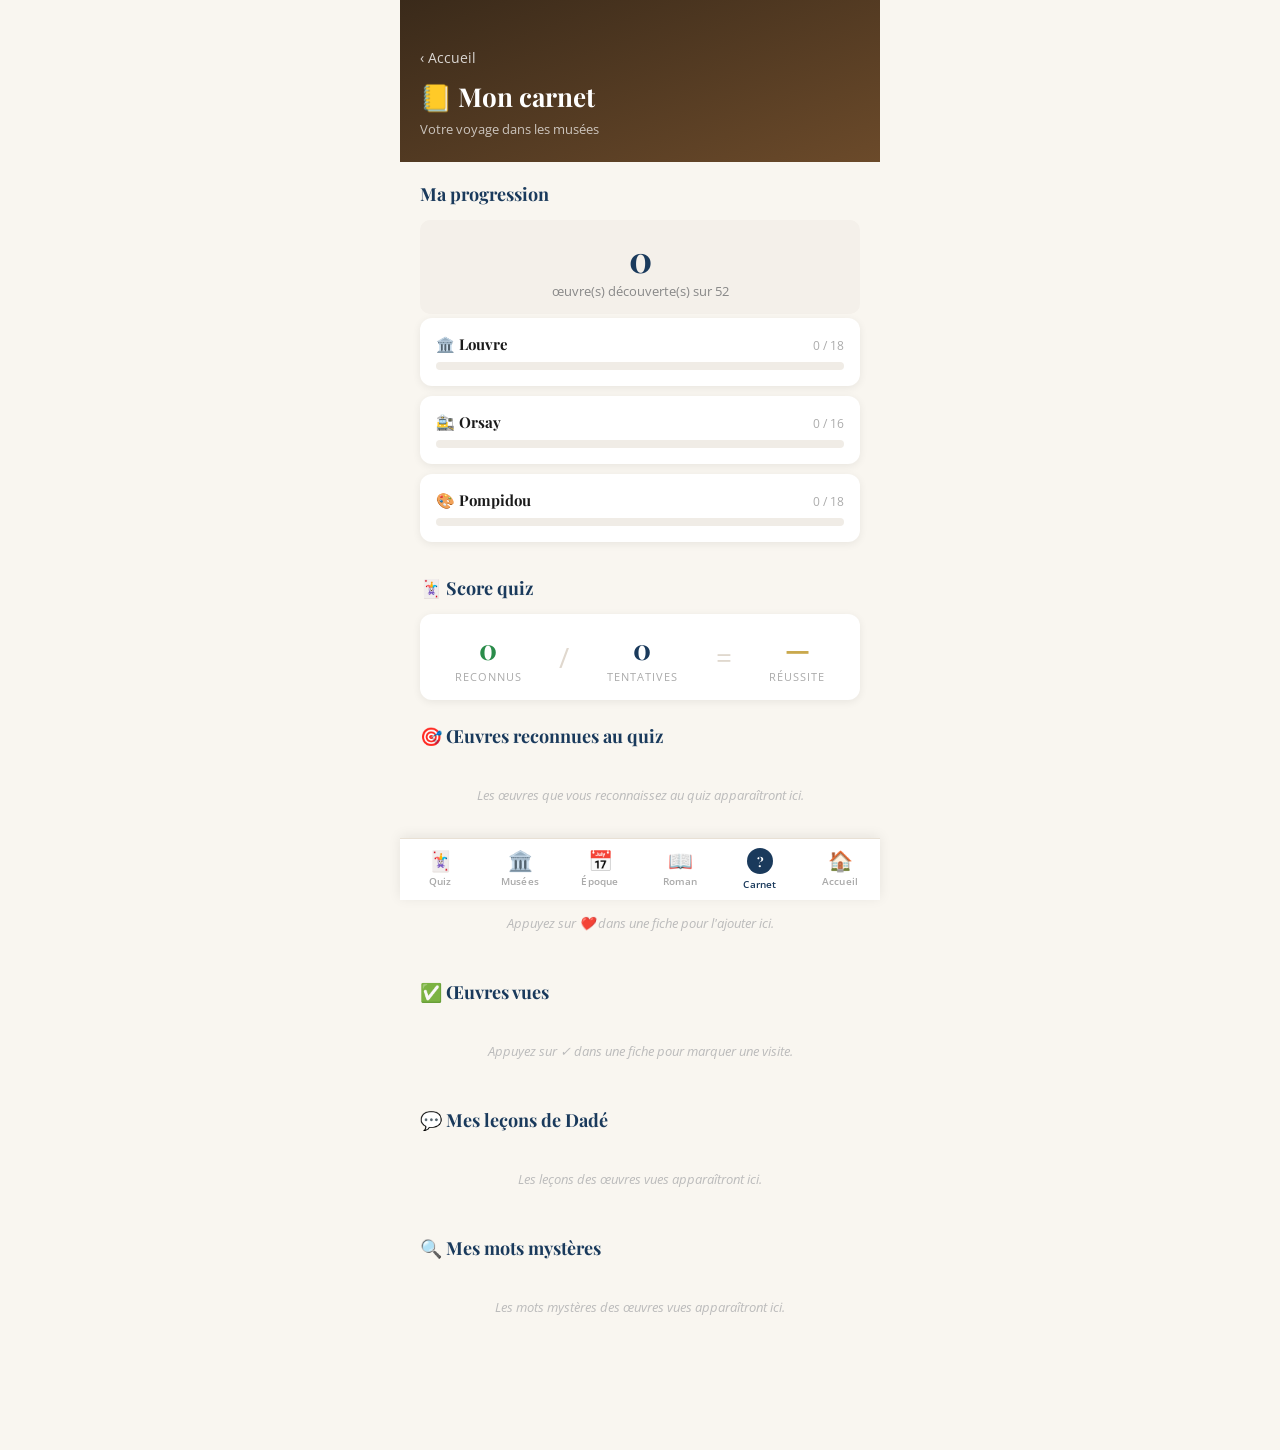
==== carnet.html @ 7e57ae1e "feat: version initiale de l'application Les Yeux de Mona - Guide de visite des 3 musées (Louvre, Ors" ====
<!DOCTYPE html>
<html lang="fr">
<head>
  <meta charset="UTF-8">
  <meta name="viewport" content="width=device-width, initial-scale=1.0">
  <title>Les Yeux de Mona — Mon carnet</title>
  <link rel="stylesheet" href="css/style.css">
  <style>
    .carnet-header {
      background: linear-gradient(160deg, #3a2a1a, #6b4a2a);
      color: white;
      padding: 48px 20px 24px;
    }
    .carnet-header h1 {
      font-family: 'Playfair Display', serif;
      font-size: 26px;
      font-weight: 700;
      margin-bottom: 6px;
    }
    .carnet-header p { font-size: 13px; opacity: 0.7; }

    /* Sections */
    .carnet-section {
      padding: 20px 20px 4px;
    }
    .carnet-section h2 {
      font-family: 'Playfair Display', serif;
      font-size: 18px;
      color: #1a3a5c;
      margin-bottom: 14px;
    }

    /* ===== PROGRESSION ===== */
    .musee-progress {
      background: white;
      border-radius: 12px;
      padding: 16px;
      margin-bottom: 10px;
      box-shadow: 0 2px 8px rgba(0,0,0,0.07);
    }
    .mp-header {
      display: flex;
      justify-content: space-between;
      align-items: baseline;
      margin-bottom: 8px;
    }
    .mp-nom {
      font-family: 'Playfair Display', serif;
      font-size: 15px;
      font-weight: 700;
      color: #1a1a1a;
    }
    .mp-count { font-size: 12px; color: #aaa; }
    .mp-bar {
      height: 8px;
      background: #f0ece6;
      border-radius: 4px;
      overflow: hidden;
    }
    .mp-fill {
      height: 100%;
      border-radius: 4px;
      transition: width 0.6s ease;
    }
    .mp-fill.louvre   { background: #1a3a5c; }
    .mp-fill.orsay    { background: #8b3a3a; }
    .mp-fill.pompidou { background: #1a6b3a; }

    .total-badge {
      background: #f4f0ea;
      border-radius: 10px;
      padding: 14px 16px;
      text-align: center;
      margin-bottom: 4px;
    }
    .total-badge .total-num {
      font-family: 'Playfair Display', serif;
      font-size: 36px;
      font-weight: 700;
      color: #1a3a5c;
    }
    .total-badge .total-label { font-size: 13px; color: #888; }

    /* ===== COUPS DE CŒUR ===== */
    .favoris-grid {
      display: grid;
      grid-template-columns: 1fr 1fr;
      gap: 10px;
    }
    .favori-card {
      background: white;
      border-radius: 10px;
      overflow: hidden;
      box-shadow: 0 2px 8px rgba(0,0,0,0.07);
      transition: transform 0.15s;
    }
    .favori-card:active { transform: scale(0.97); }
    .favori-img {
      width: 100%;
      height: 100px;
      overflow: hidden;
      background: #e8e0d4;
    }
    .favori-img img {
      width: 100%;
      height: 100%;
      object-fit: cover;
      object-position: center top;
    }
    .favori-info { padding: 8px 10px 10px; }
    .favori-artiste {
      font-family: 'Playfair Display', serif;
      font-size: 13px;
      font-weight: 700;
      color: #1a1a1a;
    }
    .favori-musee { font-size: 11px; color: #aaa; margin-top: 2px; }

    /* ===== LEÇONS ===== */
    .lecon-card {
      background: linear-gradient(135deg, #1a3a5c, #2a5a8c);
      color: white;
      border-radius: 10px;
      padding: 14px 16px;
      margin-bottom: 10px;
    }
    .lecon-card .lc-artiste {
      font-size: 11px;
      opacity: 0.6;
      margin-bottom: 4px;
      text-transform: uppercase;
      letter-spacing: 1px;
    }
    .lecon-card .lc-titre {
      font-family: 'Playfair Display', serif;
      font-size: 17px;
      font-weight: 700;
      margin-bottom: 6px;
      color: #c9a84c;
    }
    .lecon-card .lc-texte {
      font-size: 13px;
      line-height: 1.6;
      opacity: 0.9;
      font-style: italic;
    }

    /* ===== MOTS MYSTÈRES ===== */
    .mot-card {
      background: #1a3a5c;
      color: white;
      border-radius: 10px;
      padding: 12px 16px;
      margin-bottom: 10px;
      display: flex;
      align-items: center;
      gap: 14px;
    }
    .mot-card .mc-mot {
      font-family: 'Playfair Display', serif;
      font-size: 18px;
      font-style: italic;
      color: #c9a84c;
      min-width: 100px;
    }
    .mot-card .mc-explication {
      font-size: 12px;
      line-height: 1.5;
      opacity: 0.85;
    }

    /* État vide */
    .vide {
      text-align: center;
      color: #bbb;
      font-style: italic;
      font-size: 13px;
      padding: 24px 0;
    }

    /* Oeuvres vues */
    .vue-card {
      display: flex;
      align-items: center;
      gap: 12px;
      background: white;
      border-radius: 10px;
      overflow: hidden;
      box-shadow: 0 2px 8px rgba(0,0,0,0.07);
      margin-bottom: 8px;
      transition: transform 0.15s;
    }
    .vue-card:active { transform: scale(0.98); }
    .vue-img {
      width: 60px;
      height: 60px;
      flex-shrink: 0;
      overflow: hidden;
      background: #e8e0d4;
    }
    .vue-img img { width: 100%; height: 100%; object-fit: cover; object-position: center top; }
    .vue-info { flex: 1; padding: 8px 0; }
    .vue-artiste { font-family: 'Playfair Display', serif; font-size: 14px; font-weight: 700; }
    .vue-date { font-size: 11px; color: #aaa; margin-top: 2px; }
    .vue-arrow { font-size: 18px; color: #ddd; padding-right: 12px; }
  </style>
</head>
<body>

  <header class="carnet-header">
    <a href="index.html" class="back-btn">‹ Accueil</a>
    <h1>📒 Mon carnet</h1>
    <p>Votre voyage dans les musées</p>
  </header>

  <!-- PROGRESSION -->
  <div class="carnet-section">
    <h2>Ma progression</h2>
    <div class="total-badge">
      <div class="total-num" id="totalVues">0</div>
      <div class="total-label">œuvre(s) découverte(s) sur 52</div>
    </div>
    <div class="musee-progress">
      <div class="mp-header">
        <span class="mp-nom">🏛️ Louvre</span>
        <span class="mp-count" id="countLouvre">0 / 18</span>
      </div>
      <div class="mp-bar"><div class="mp-fill louvre" id="barLouvre" style="width:0%"></div></div>
    </div>
    <div class="musee-progress">
      <div class="mp-header">
        <span class="mp-nom">🚉 Orsay</span>
        <span class="mp-count" id="countOrsay">0 / 16</span>
      </div>
      <div class="mp-bar"><div class="mp-fill orsay" id="barOrsay" style="width:0%"></div></div>
    </div>
    <div class="musee-progress">
      <div class="mp-header">
        <span class="mp-nom">🎨 Pompidou</span>
        <span class="mp-count" id="countPompidou">0 / 18</span>
      </div>
      <div class="mp-bar"><div class="mp-fill pompidou" id="barPompidou" style="width:0%"></div></div>
    </div>
  </div>

  <!-- SCORE QUIZ -->
  <div class="carnet-section">
    <h2>🃏 Score quiz</h2>
    <div id="scoreQuizBloc" style="background:white;border-radius:12px;padding:16px;box-shadow:0 2px 8px rgba(0,0,0,0.07);display:flex;gap:0;align-items:center;justify-content:space-around;text-align:center;">
      <div>
        <div style="font-family:'Playfair Display',serif;font-size:28px;font-weight:700;color:#2a8c4a" id="sqReconnu">—</div>
        <div style="font-size:11px;color:#aaa;text-transform:uppercase;letter-spacing:1px;margin-top:2px">Reconnus</div>
      </div>
      <div style="font-size:28px;color:#e0d8ce">/</div>
      <div>
        <div style="font-family:'Playfair Display',serif;font-size:28px;font-weight:700;color:#1a3a5c" id="sqTotal">—</div>
        <div style="font-size:11px;color:#aaa;text-transform:uppercase;letter-spacing:1px;margin-top:2px">Tentatives</div>
      </div>
      <div style="font-size:28px;color:#e0d8ce">=</div>
      <div>
        <div style="font-family:'Playfair Display',serif;font-size:28px;font-weight:700;color:#c9a84c" id="sqPct">—</div>
        <div style="font-size:11px;color:#aaa;text-transform:uppercase;letter-spacing:1px;margin-top:2px">Réussite</div>
      </div>
    </div>
  </div>

  <!-- ŒUVRES RECONNUES -->
  <div class="carnet-section">
    <h2>🎯 Œuvres reconnues au quiz</h2>
    <div class="favoris-grid" id="reconnusGrid">
      <div class="vide" style="grid-column:1/-1">Les œuvres que vous reconnaissez au quiz apparaîtront ici.</div>
    </div>
  </div>

  <!-- COUPS DE CŒUR -->
  <div class="carnet-section">
    <h2>❤️ Mes coups de cœur</h2>
    <div class="favoris-grid" id="favorisGrid">
      <div class="vide" style="grid-column:1/-1">Appuyez sur ❤️ dans une fiche pour l'ajouter ici.</div>
    </div>
  </div>

  <!-- ŒUVRES VUES -->
  <div class="carnet-section">
    <h2>✅ Œuvres vues</h2>
    <div id="vuesList">
      <div class="vide">Appuyez sur ✓ dans une fiche pour marquer une visite.</div>
    </div>
  </div>

  <!-- LEÇONS DE DADÉ -->
  <div class="carnet-section">
    <h2>💬 Mes leçons de Dadé</h2>
    <div id="leconsList">
      <div class="vide">Les leçons des œuvres vues apparaîtront ici.</div>
    </div>
  </div>

  <!-- MOTS MYSTÈRES -->
  <div class="carnet-section" style="padding-bottom:40px">
    <h2>🔍 Mes mots mystères</h2>
    <div id="motsList">
      <div class="vide">Les mots mystères des œuvres vues apparaîtront ici.</div>
    </div>
  </div>

  <script src="js/profil.js"></script>
  <script src="js/nav.js"></script>
  <script src="data/oeuvres.js"></script>
  <script>
    const museeNoms = {
      louvre: 'Louvre', orsay: 'Orsay', pompidou: 'Pompidou'
    };
    const totaux = { louvre: 18, orsay: 16, pompidou: 18 };

    const vues    = Profil.getVues();
    const favoris = Profil.getFavoris();

    // Score quiz
    const scoreKey  = 'mona_score_' + Profil.getActif();
    const scoreData = JSON.parse(localStorage.getItem(scoreKey) || '{"reconnu":0,"total":0,"ids":{}}');
    if (scoreData.total > 0) {
      const pct = Math.round(scoreData.reconnu / scoreData.total * 100);
      document.getElementById('sqReconnu').textContent = scoreData.reconnu;
      document.getElementById('sqTotal').textContent   = scoreData.total;
      document.getElementById('sqPct').textContent     = pct + '%';
    } else {
      document.getElementById('sqPct').textContent     = '—';
      document.getElementById('sqReconnu').textContent = '0';
      document.getElementById('sqTotal').textContent   = '0';
    }

    // Œuvres reconnues
    const reconnusIds = Object.keys(scoreData.ids || {}).map(Number);
    const oeuvresReconnues = OEUVRES.filter(o => reconnusIds.includes(o.id));
    const reconnusGrid = document.getElementById('reconnusGrid');
    if (oeuvresReconnues.length > 0) {
      reconnusGrid.innerHTML = oeuvresReconnues.map(o => `
        <a href="fiche.html?id=${o.id}" class="favori-card">
          <div class="favori-img"><img src="${o.image}" alt="${o.artiste}" onerror="this.parentElement.innerHTML='🖼️'"></div>
          <div class="favori-info">
            <div class="favori-artiste">${o.artiste}</div>
            <div class="favori-musee">${museeNoms[o.musee]}</div>
          </div>
        </a>`).join('');
    } else {
      reconnusGrid.innerHTML = '<div class="vide" style="grid-column:1/-1">Les œuvres que vous reconnaissez au quiz apparaîtront ici.</div>';
    }

    // Afficher le prénom actif dans le titre
    const actif = Profil.getActif();
    if (actif) {
      document.querySelector('.carnet-header h1').textContent = '📒 Carnet de ' + actif;
    }

    // -- PROGRESSION --
    const vuesParMusee = { louvre: 0, orsay: 0, pompidou: 0 };
    OEUVRES.forEach(o => {
      if (vues[o.id]) vuesParMusee[o.musee]++;
    });

    const totalVues = Object.values(vuesParMusee).reduce((a, b) => a + b, 0);
    document.getElementById('totalVues').textContent = totalVues;

    ['louvre', 'orsay', 'pompidou'].forEach(m => {
      const n = vuesParMusee[m], t = totaux[m];
      document.getElementById('count' + m.charAt(0).toUpperCase() + m.slice(1)).textContent = n + ' / ' + t;
      document.getElementById('bar'   + m.charAt(0).toUpperCase() + m.slice(1)).style.width = (n / t * 100) + '%';
    });

    // -- COUPS DE CŒUR --
    const grid = document.getElementById('favorisGrid');
    const oeuvresFavoris = OEUVRES.filter(o => favoris.includes(o.id));
    if (oeuvresFavoris.length > 0) {
      grid.innerHTML = oeuvresFavoris.map(o => `
        <a href="fiche.html?id=${o.id}" class="favori-card">
          <div class="favori-img"><img src="${o.image}" alt="${o.artiste}" onerror="this.parentElement.innerHTML='🖼️'"></div>
          <div class="favori-info">
            <div class="favori-artiste">${o.artiste}</div>
            <div class="favori-musee">${museeNoms[o.musee]}</div>
          </div>
        </a>`).join('');
    }

    // -- ŒUVRES VUES --
    const vuesList = document.getElementById('vuesList');
    const oeuvresVues = OEUVRES.filter(o => vues[o.id]).sort((a, b) =>
      new Date(vues[b.id].date) - new Date(vues[a.id].date)
    );
    if (oeuvresVues.length > 0) {
      vuesList.innerHTML = oeuvresVues.map(o => {
        const d = new Date(vues[o.id].date);
        const date = d.toLocaleDateString('fr-FR', { day: 'numeric', month: 'long', year: 'numeric' });
        return `
          <a href="fiche.html?id=${o.id}" class="vue-card">
            <div class="vue-img"><img src="${o.image}" alt="${o.artiste}" onerror="this.parentElement.innerHTML='🖼️'"></div>
            <div class="vue-info">
              <div class="vue-artiste">${o.artiste}</div>
              <div class="vue-date">Vue le ${date}</div>
            </div>
            <div class="vue-arrow">›</div>
          </a>`;
      }).join('');
    }

    // -- LEÇONS --
    const leconsList = document.getElementById('leconsList');
    if (oeuvresVues.length > 0) {
      leconsList.innerHTML = oeuvresVues.map(o => `
        <div class="lecon-card">
          <div class="lc-artiste">${o.artiste}</div>
          <div class="lc-titre">${o.lecon_titre}</div>
          <div class="lc-texte">${o.lecon_texte}</div>
        </div>`).join('');
    }

    // -- MOTS MYSTÈRES --
    const motsList = document.getElementById('motsList');
    if (oeuvresVues.length > 0) {
      motsList.innerHTML = oeuvresVues.map(o => `
        <div class="mot-card">
          <div class="mc-mot">${o.mot_mystere_mot}</div>
          <div class="mc-explication">${o.mot_mystere_texte}</div>
        </div>`).join('');
    }
  </script>
</body>
</html>
---- css/style.css ----
@import url('https://fonts.googleapis.com/css2?family=Playfair+Display:ital,wght@0,400;0,700;1,400&family=Open+Sans:wght@400;600&display=swap');

/* ===== NAVIGATION BAS ===== */
.bottom-nav {
  position: fixed;
  bottom: 0; left: 50%;
  transform: translateX(-50%);
  width: 100%;
  max-width: 480px;
  background: white;
  border-top: 1px solid #e8e0d4;
  display: flex;
  align-items: center;
  height: 62px;
  z-index: 50;
  box-shadow: 0 -2px 12px rgba(0,0,0,0.08);
}

.nav-item {
  flex: 1;
  display: flex;
  flex-direction: column;
  align-items: center;
  justify-content: center;
  gap: 3px;
  padding: 8px 0;
  color: #aaa;
  text-decoration: none;
  transition: color 0.15s;
}

.nav-item.active { color: #1a3a5c; }

.nav-icon { font-size: 20px; line-height: 1; }

.nav-label {
  font-size: 10px;
  font-weight: 600;
  letter-spacing: 0.2px;
  white-space: nowrap;
}

.nav-carnet { color: #aaa; }
.nav-carnet.active { color: #1a3a5c; }

.nav-avatar {
  width: 26px; height: 26px;
  border-radius: 50%;
  background: #e0d8ce;
  color: #555;
  font-family: 'Playfair Display', serif;
  font-size: 13px;
  font-weight: 700;
  display: flex; align-items: center; justify-content: center;
  transition: background 0.2s, color 0.2s;
}

.nav-carnet.active .nav-avatar {
  background: #1a3a5c;
  color: white;
}

/* ===== RESET & BASE ===== */
* { box-sizing: border-box; margin: 0; padding: 0; }

body {
  font-family: 'Open Sans', sans-serif;
  background: #f9f6f0;
  color: #2c2c2c;
  max-width: 480px;
  margin: 0 auto;
  min-height: 100vh;
}

a { text-decoration: none; color: inherit; }

/* ===== HEADER ===== */
.app-header {
  background: linear-gradient(160deg, #1a3a5c, #2a5a8c);
  color: white;
  padding: 48px 24px 36px;
  text-align: center;
}

.app-subtitle {
  font-size: 11px;
  letter-spacing: 3px;
  text-transform: uppercase;
  opacity: 0.6;
  margin-bottom: 10px;
}

.app-title {
  font-family: 'Playfair Display', serif;
  font-size: 36px;
  font-weight: 700;
  line-height: 1.15;
  margin-bottom: 12px;
}

.app-tagline {
  font-size: 14px;
  opacity: 0.75;
  line-height: 1.5;
  max-width: 280px;
  margin: 0 auto;
}

/* ===== PRÉAMBULE ===== */
.preambule {
  background: #fffbf2;
  border-left: 4px solid #c9a84c;
  margin: 24px 16px;
  padding: 14px 18px;
  border-radius: 0 8px 8px 0;
  font-size: 14px;
  line-height: 1.7;
  color: #444;
}

/* ===== TITRES DE SECTION ===== */
.section-titre {
  font-family: 'Playfair Display', serif;
  font-size: 18px;
  color: #1a3a5c;
  margin: 0 16px 16px;
}

/* ===== CARTES MUSÉES ===== */
.musees {
  padding: 0 0 8px;
}

.musee-card {
  display: flex;
  align-items: center;
  gap: 16px;
  margin: 0 16px 14px;
  background: white;
  border-radius: 12px;
  padding: 16px;
  box-shadow: 0 2px 12px rgba(0,0,0,0.08);
  border-left: 5px solid transparent;
  transition: transform 0.15s, box-shadow 0.15s;
}

.musee-card:active {
  transform: scale(0.98);
  box-shadow: 0 1px 6px rgba(0,0,0,0.10);
}

.musee-card.louvre  { border-left-color: #1a3a5c; }
.musee-card.orsay   { border-left-color: #8b3a3a; }
.musee-card.pompidou { border-left-color: #1a6b3a; }

.musee-visuel {
  width: 52px;
  height: 52px;
  border-radius: 10px;
  display: flex;
  align-items: center;
  justify-content: center;
  flex-shrink: 0;
  font-size: 26px;
}

.louvre  .musee-visuel { background: #e8eef4; }
.orsay   .musee-visuel { background: #f4e8e8; }
.pompidou .musee-visuel { background: #e8f4ec; }

.musee-info { flex: 1; }

.musee-nom {
  font-family: 'Playfair Display', serif;
  font-size: 17px;
  font-weight: 700;
  color: #1a1a1a;
  margin-bottom: 3px;
}

.musee-detail {
  font-size: 12px;
  color: #888;
  margin-bottom: 4px;
}

.musee-exemples {
  font-size: 12px;
  color: #555;
  font-style: italic;
}

.musee-arrow {
  font-size: 22px;
  color: #ccc;
  flex-shrink: 0;
}

/* ===== AUTRES MODES ===== */
.modes {
  padding: 16px 0 8px;
}

.modes-grid {
  display: grid;
  grid-template-columns: 1fr 1fr;
  gap: 12px;
  margin: 0 16px;
}

.mode-card {
  background: white;
  border-radius: 12px;
  padding: 16px 14px;
  box-shadow: 0 2px 10px rgba(0,0,0,0.07);
  display: flex;
  flex-direction: column;
  gap: 6px;
  transition: transform 0.15s;
}

.mode-card:active { transform: scale(0.97); }

.mode-icon { font-size: 26px; }

.mode-label {
  font-family: 'Playfair Display', serif;
  font-size: 15px;
  font-weight: 700;
  color: #1a3a5c;
}

.mode-desc {
  font-size: 12px;
  color: #777;
  line-height: 1.4;
}

/* ===== FOOTER ===== */
.app-footer {
  text-align: center;
  padding: 32px 16px 40px;
  font-size: 12px;
  color: #aaa;
}

.app-footer em { font-style: italic; }


/* ===== PAGE MUSÉE ===== */
.page-header {
  color: white;
  padding: 48px 20px 24px;
  position: relative;
}

.back-btn {
  font-size: 14px;
  opacity: 0.8;
  display: block;
  margin-bottom: 12px;
}

.page-title {
  font-family: 'Playfair Display', serif;
  font-size: 26px;
  font-weight: 700;
}

.page-count {
  font-size: 13px;
  opacity: 0.65;
  margin-top: 4px;
}

.oeuvres-list {
  padding: 16px;
  display: flex;
  flex-direction: column;
  gap: 12px;
}

.oeuvre-card {
  display: flex;
  align-items: center;
  gap: 14px;
  background: white;
  border-radius: 12px;
  overflow: hidden;
  box-shadow: 0 2px 10px rgba(0,0,0,0.08);
  transition: transform 0.15s;
}

.oeuvre-card:active { transform: scale(0.98); }

.oeuvre-img {
  width: 90px;
  height: 90px;
  flex-shrink: 0;
  overflow: hidden;
  background: #e8e0d4;
  display: flex;
  align-items: center;
  justify-content: center;
  font-size: 32px;
}

.oeuvre-img img {
  width: 100%;
  height: 100%;
  object-fit: cover;
}

.oeuvre-info { flex: 1; padding: 12px 0; }

.oeuvre-num {
  font-size: 10px;
  color: #aaa;
  text-transform: uppercase;
  letter-spacing: 1px;
  margin-bottom: 2px;
}

.oeuvre-artiste {
  font-family: 'Playfair Display', serif;
  font-size: 16px;
  font-weight: 700;
  color: #1a1a1a;
}

.oeuvre-titre {
  font-size: 12px;
  color: #555;
  margin-top: 2px;
  line-height: 1.4;
}

.oeuvre-date {
  font-size: 11px;
  color: #aaa;
  margin-top: 4px;
}

.oeuvre-arrow {
  font-size: 22px;
  color: #ddd;
  padding-right: 14px;
}

.empty {
  text-align: center;
  color: #aaa;
  padding: 48px 0;
  font-style: italic;
}


/* ===== PAGE FICHE ===== */
.fiche-header {
  color: white;
  padding: 48px 20px 24px;
}

.fiche-num {
  font-size: 11px;
  letter-spacing: 2px;
  text-transform: uppercase;
  opacity: 0.6;
  margin-bottom: 6px;
}

.fiche-artiste {
  font-family: 'Playfair Display', serif;
  font-size: 30px;
  font-weight: 700;
  line-height: 1.2;
}

.fiche-titre-oeuvre {
  font-family: 'Playfair Display', serif;
  font-style: italic;
  font-size: 15px;
  opacity: 0.82;
  margin-top: 6px;
  line-height: 1.4;
}

.fiche-image {
  width: 100%;
  max-height: 320px;
  overflow: hidden;
  background: #e8e0d4;
}

.fiche-image img {
  width: 100%;
  height: 100%;
  object-fit: cover;
  object-position: center top;
  display: block;
}

.frise-band {
  border-left: 5px solid #c9a84c;
  background: #fffbf2;
  padding: 12px 16px;
}

.frise-label {
  font-size: 10px;
  font-weight: 600;
  text-transform: uppercase;
  letter-spacing: 1.5px;
  color: #c9a84c;
  margin-bottom: 3px;
}

.frise-titre {
  font-family: 'Playfair Display', serif;
  font-size: 15px;
  font-weight: 700;
  color: #1a3a5c;
}

.frise-desc {
  font-size: 12px;
  color: #777;
  margin-top: 3px;
  font-style: italic;
}

.fiche-body { padding: 16px; }

/* Identité */
.identite-bloc {
  background: #f4f0ea;
  border-radius: 10px;
  padding: 16px;
  margin-bottom: 20px;
}

.id-grid {
  display: grid;
  grid-template-columns: 1fr 1fr;
  gap: 10px;
  margin-bottom: 14px;
}

.id-item label {
  font-size: 10px;
  font-weight: 600;
  text-transform: uppercase;
  letter-spacing: 0.5px;
  color: #1a3a5c;
  display: block;
  margin-bottom: 2px;
}

.id-item span { font-size: 13px; color: #444; }

.id-desc {
  font-size: 13px;
  line-height: 1.7;
  color: #555;
  border-top: 1px solid #d9d3c8;
  padding-top: 12px;
}

/* Section générique */
.fiche-section { margin-bottom: 20px; }

.fiche-section h2, .grandparent-bloc h2, .anecdote-bloc h2 {
  font-family: 'Playfair Display', serif;
  font-size: 17px;
  color: #1a3a5c;
  margin-bottom: 10px;
}

.section-content p { font-size: 14px; line-height: 1.75; color: #333; }
.section-content p + p { margin-top: 10px; }

/* Leçon de Dadé */
.lecon-bloc {
  background: linear-gradient(135deg, #1a3a5c, #2a5a8c);
  color: white;
  border-radius: 10px;
  padding: 20px;
  text-align: center;
  margin-bottom: 20px;
}

.lecon-label {
  font-size: 10px;
  letter-spacing: 2px;
  text-transform: uppercase;
  color: #c9a84c;
  margin-bottom: 8px;
}

.lecon-titre {
  font-family: 'Playfair Display', serif;
  font-size: 20px;
  font-weight: 700;
  color: white;
  margin-bottom: 10px;
}

.lecon-bloc p { font-size: 14px; line-height: 1.7; color: white; font-style: italic; }

/* Grand-parent */
.grandparent-bloc {
  background: #f4f0ea;
  border-radius: 10px;
  padding: 16px;
  margin-bottom: 20px;
}

.grandparent-bloc h2 { color: #5a3e28; }

.gp-methode {
  font-size: 12px;
  font-weight: 600;
  color: #5a3e28;
  margin-bottom: 6px;
}

.gp-texte { font-size: 13px; color: #555; line-height: 1.6; margin-bottom: 12px; }

.grandparent-bloc ol {
  padding-left: 18px;
  margin-bottom: 12px;
}

.grandparent-bloc li { font-size: 13.5px; color: #444; line-height: 1.8; }

.gp-conseil {
  font-size: 12.5px;
  color: #666;
  font-style: italic;
  border-top: 1px solid #d9d3c8;
  padding-top: 10px;
}

/* Mot mystère */
.mot-mystere-bloc {
  background: #1a3a5c;
  color: white;
  border-radius: 10px;
  padding: 16px;
  margin-bottom: 20px;
}

.mm-label {
  font-size: 10px;
  letter-spacing: 2px;
  text-transform: uppercase;
  color: #c9a84c;
  margin-bottom: 6px;
}

.mm-mot {
  font-family: 'Playfair Display', serif;
  font-size: 22px;
  font-style: italic;
  color: white;
  margin-bottom: 10px;
}

.mot-mystere-bloc p { font-size: 13.5px; line-height: 1.7; color: white; }

/* Anecdote */
.anecdote-bloc {
  background: #fff8e6;
  border: 1px solid #f0d88a;
  border-radius: 10px;
  padding: 16px;
  margin-bottom: 20px;
}

.anecdote-bloc h2 { color: #b8860b; }
.anecdote-bloc p { font-size: 14px; line-height: 1.7; color: #444; }

/* Barre actions fiche */
.fiche-actions {
  display: flex;
  gap: 10px;
  padding: 0 16px 20px;
}
.btn-favori, .btn-vue {
  flex: 1;
  padding: 13px;
  border: 2px solid #e0d8ce;
  border-radius: 10px;
  background: white;
  font-family: 'Open Sans', sans-serif;
  font-size: 14px;
  font-weight: 600;
  cursor: pointer;
  transition: all 0.2s;
  color: #555;
}
.btn-favori.actif {
  background: #fff0f0;
  border-color: #e05555;
  color: #e05555;
}
.btn-vue.actif {
  background: #f0fff4;
  border-color: #2a8c4a;
  color: #2a8c4a;
}

/* Footer fiche */
.fiche-footer {
  text-align: center;
  padding: 20px 16px 40px;
  font-size: 11px;
  color: #bbb;
  border-top: 1px solid #eee;
}
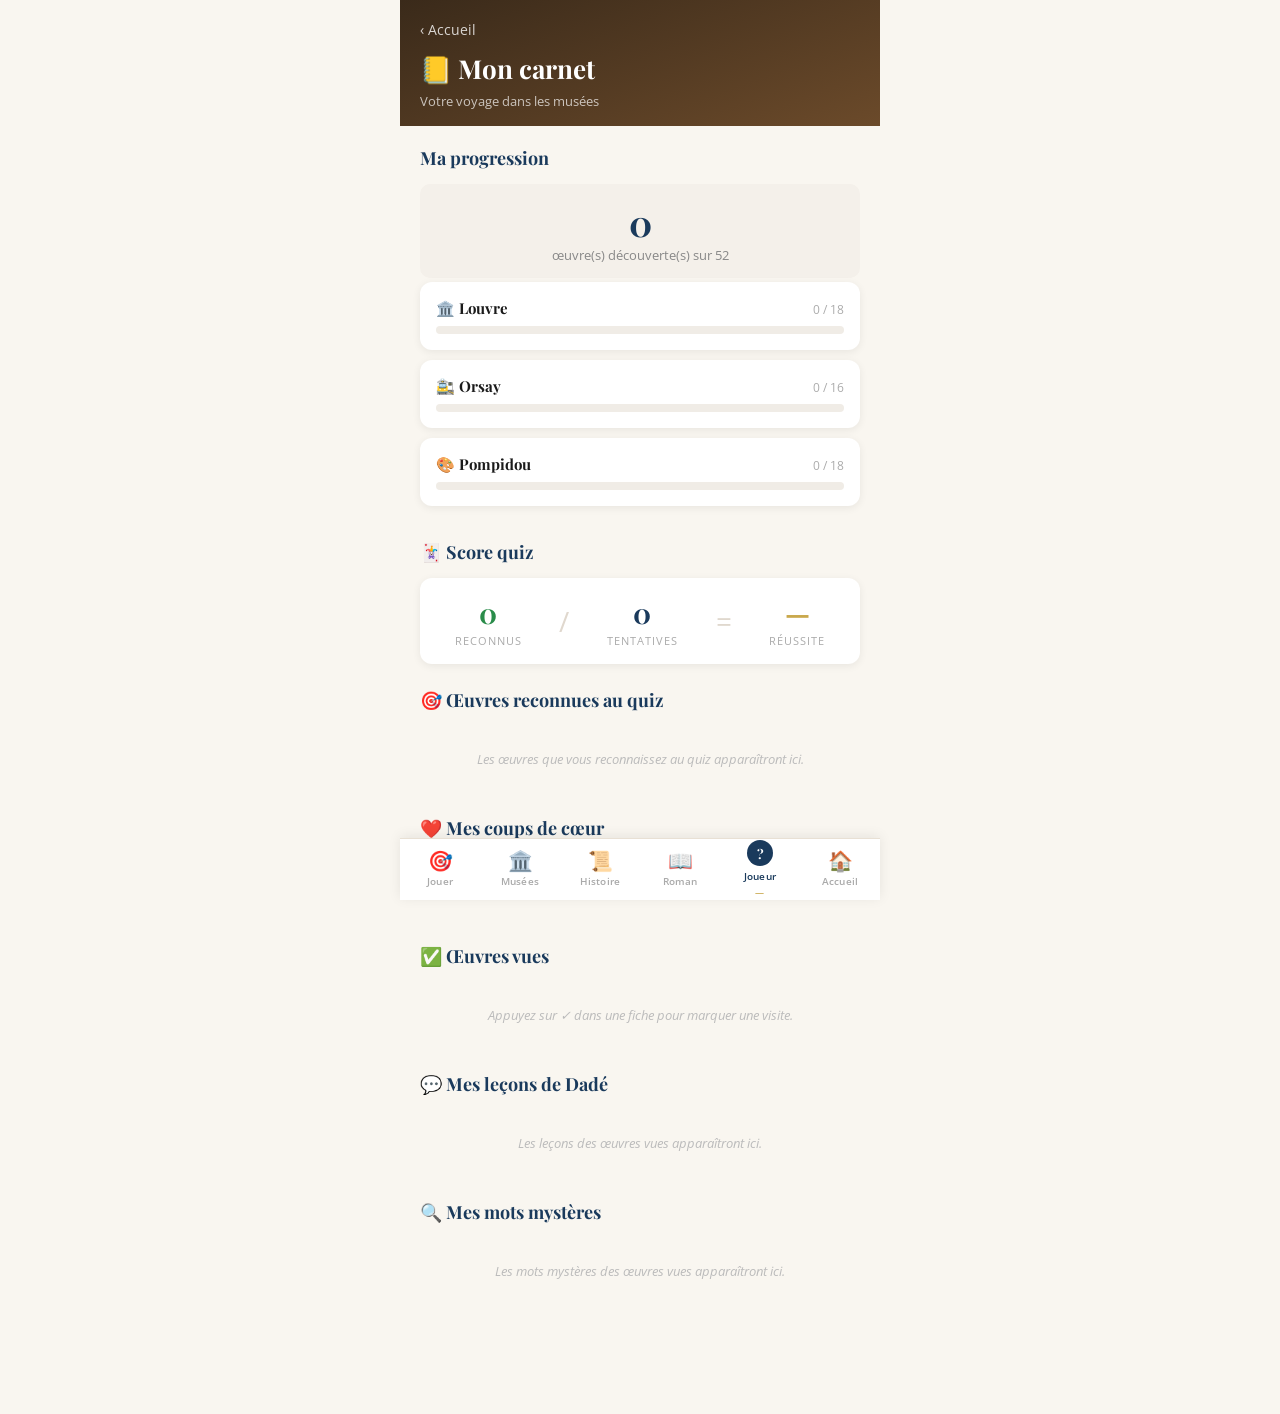
==== commit 5c76c13e: "style: réduction hauteur bandeaux headers sur toutes les pages" ====
--- a/carnet.html
+++ b/carnet.html
@@ -9,7 +9,7 @@
     .carnet-header {
       background: linear-gradient(160deg, #3a2a1a, #6b4a2a);
       color: white;
-      padding: 48px 20px 24px;
+      padding: 20px 20px 16px;
     }
     .carnet-header h1 {
       font-family: 'Playfair Display', serif;
--- a/css/style.css
+++ b/css/style.css
@@ -78,7 +78,7 @@
 .app-header {
   background: linear-gradient(160deg, #1a3a5c, #2a5a8c);
   color: white;
-  padding: 48px 24px 36px;
+  padding: 20px 24px 18px;
   text-align: center;
 }
 
@@ -250,7 +250,7 @@
 /* ===== PAGE MUSÉE ===== */
 .page-header {
   color: white;
-  padding: 48px 20px 24px;
+  padding: 20px 20px 16px;
   position: relative;
 }
 
@@ -358,7 +358,7 @@
 /* ===== PAGE FICHE ===== */
 .fiche-header {
   color: white;
-  padding: 48px 20px 24px;
+  padding: 20px 20px 16px;
 }
 
 .fiche-num {
@@ -387,16 +387,13 @@
 
 .fiche-image {
   width: 100%;
-  max-height: 320px;
-  overflow: hidden;
-  background: #e8e0d4;
+  background: #f4f0ea;
 }
 
 .fiche-image img {
   width: 100%;
-  height: 100%;
-  object-fit: cover;
-  object-position: center top;
+  max-height: 480px;
+  object-fit: contain;
   display: block;
 }
 
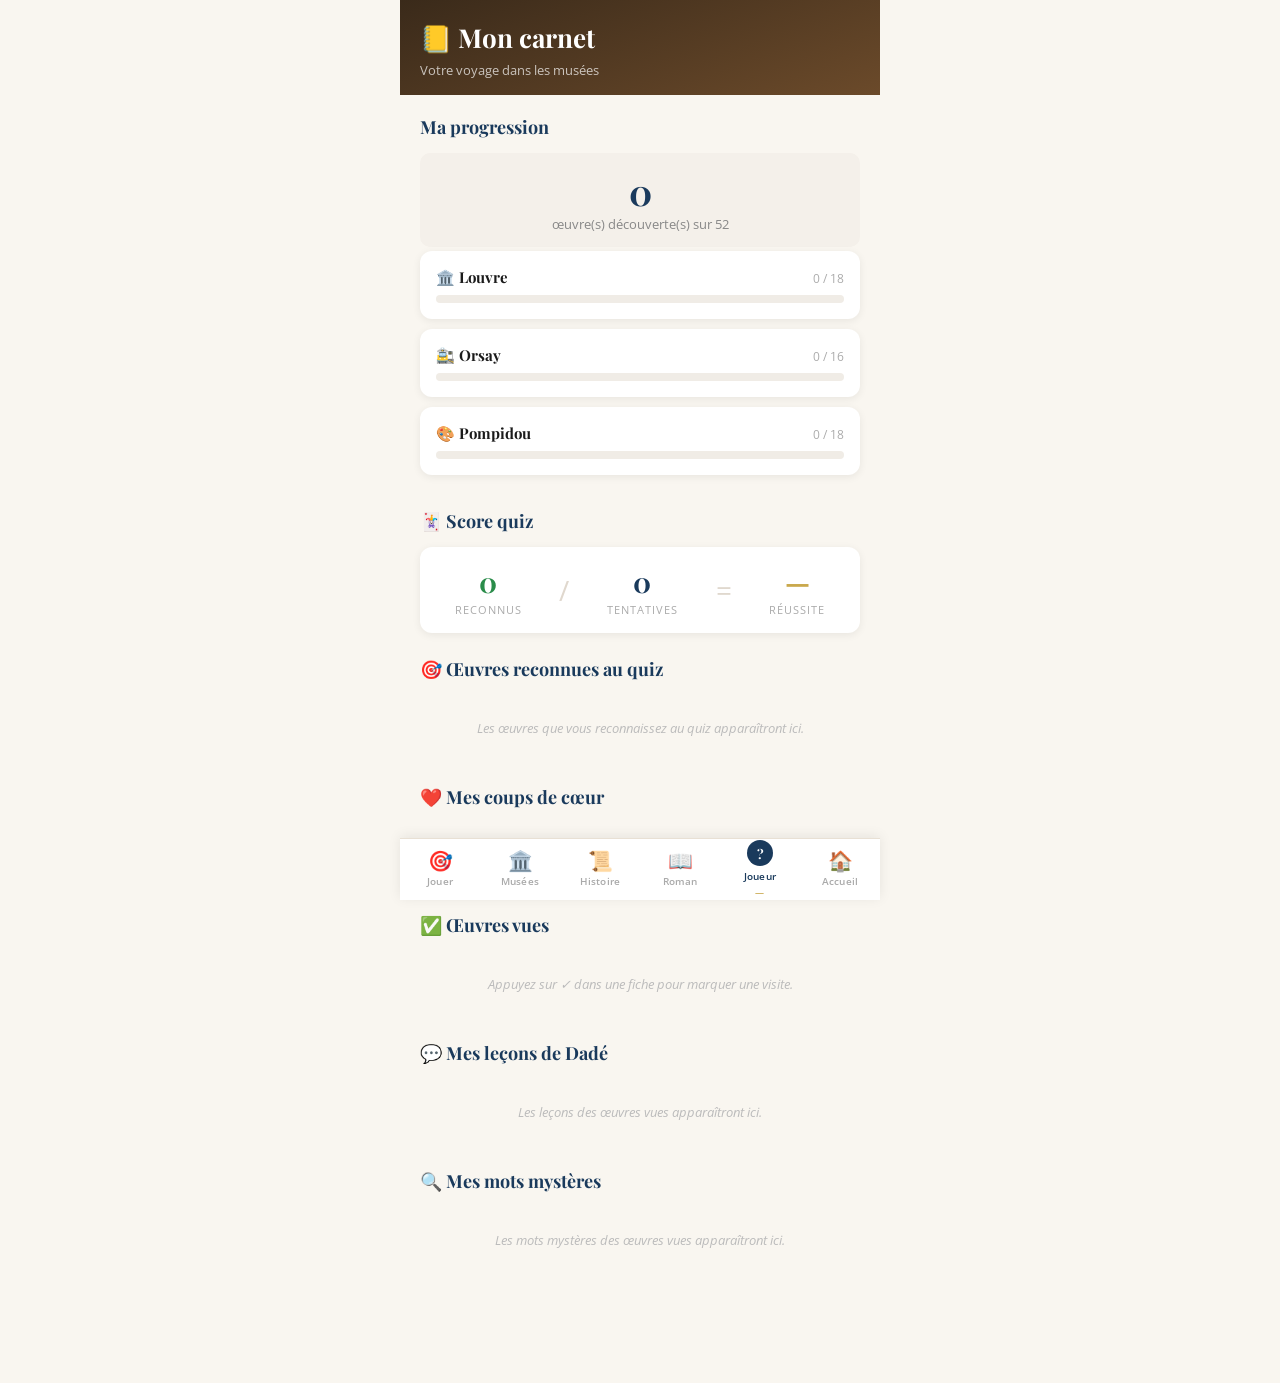
==== commit 5638f40d: "style: suppression lien Accueil dans les bandeaux (déjà dans le menu bas)" ====
--- a/carnet.html
+++ b/carnet.html
@@ -208,7 +208,6 @@
 <body>
 
   <header class="carnet-header">
-    <a href="index.html" class="back-btn">‹ Accueil</a>
     <h1>📒 Mon carnet</h1>
     <p>Votre voyage dans les musées</p>
   </header>
